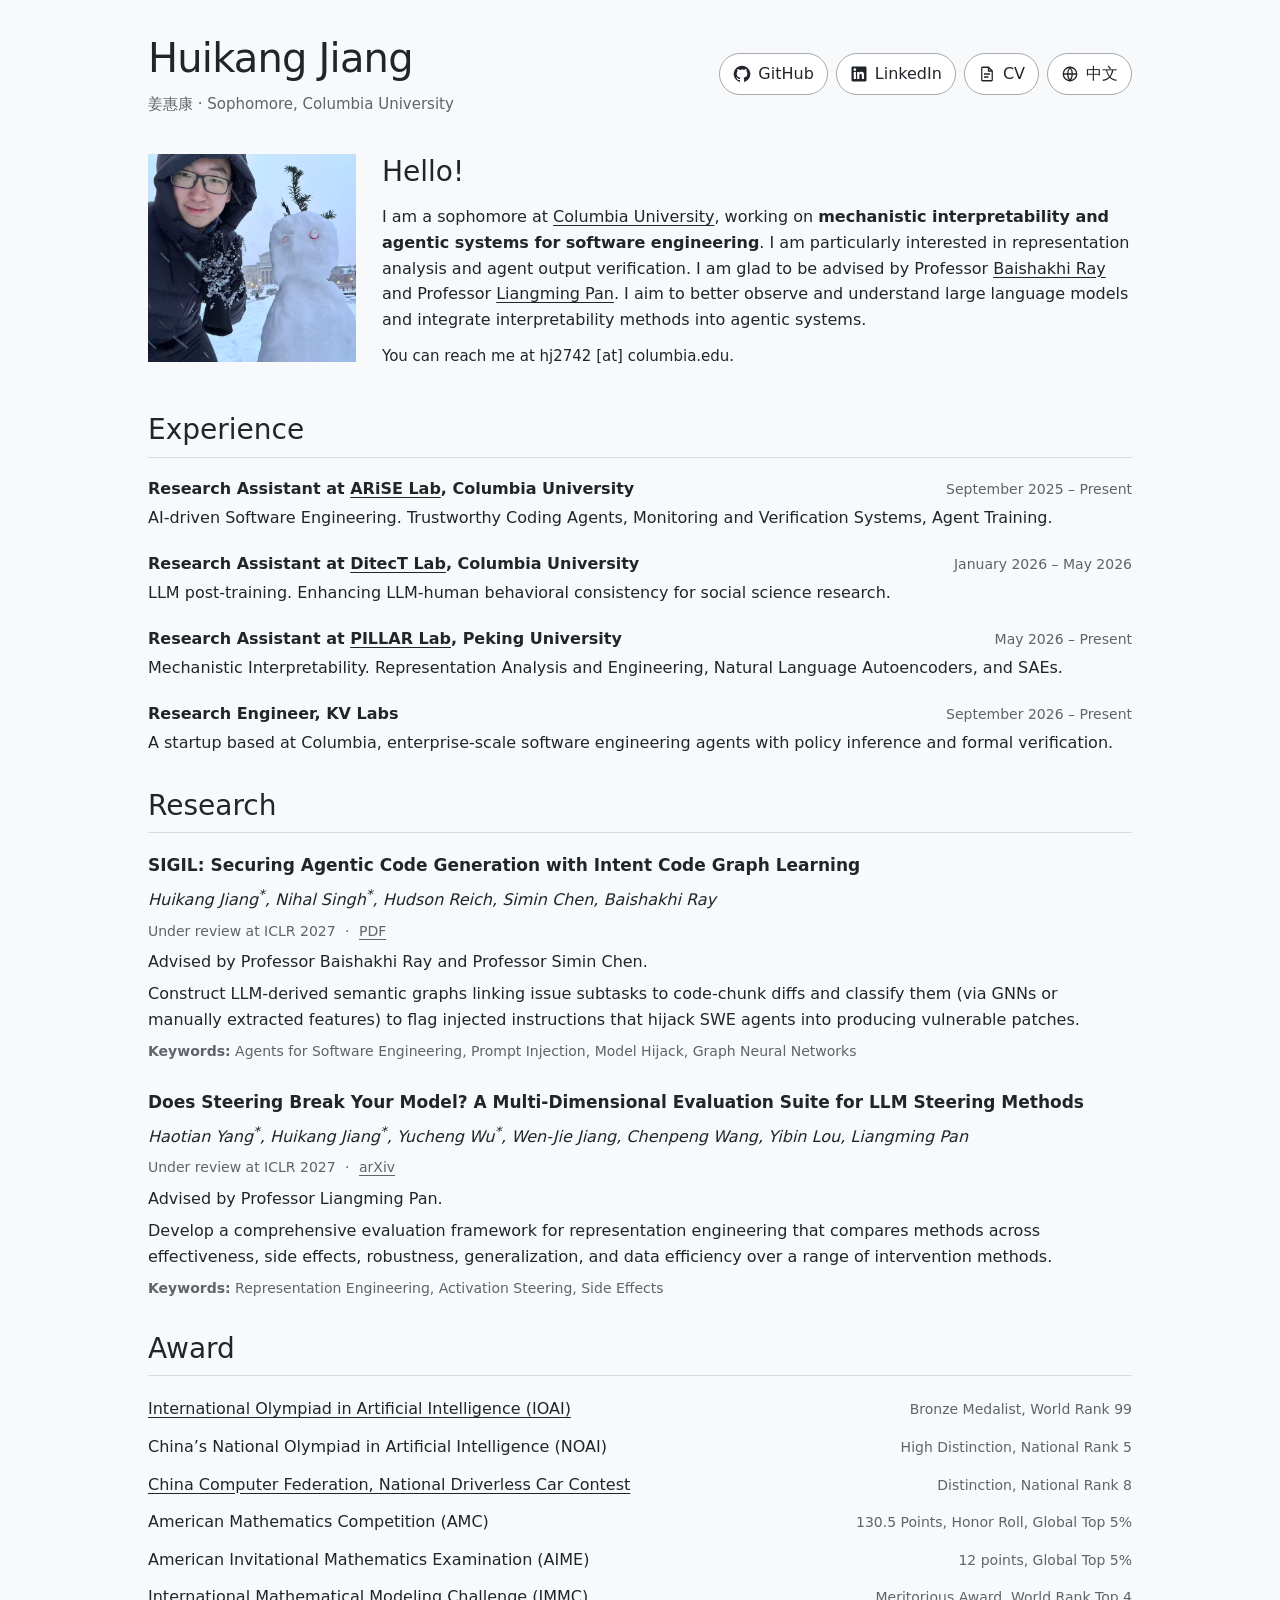
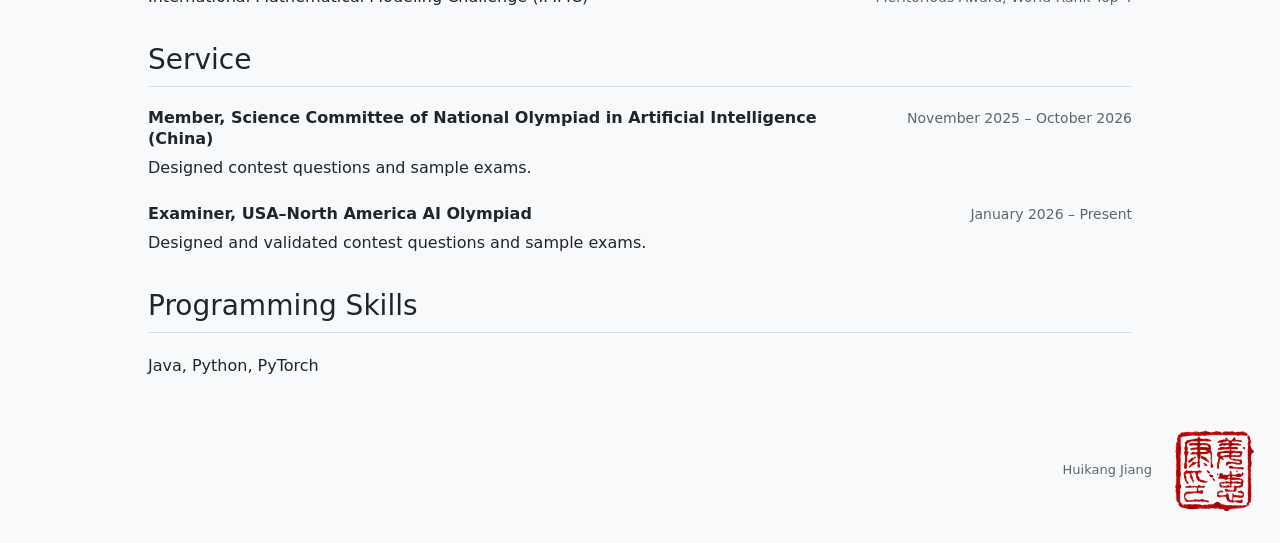
==== index.html @ a09965b4 "Remove contribution explanations and refresh CV downloads" ====
<!doctype html>
<html lang="en">
  <head>
    <meta charset="utf-8">
    <meta name="viewport" content="width=device-width, initial-scale=1">
    <meta name="color-scheme" content="light dark">
    <meta name="description" content="Huikang Jiang is a sophomore at Columbia University working on mechanistic interpretability of large language models and agentic systems for software engineering.">
    <meta name="author" content="Huikang Jiang">
    <meta property="og:title" content="Huikang Jiang | Columbia University">
    <meta property="og:description" content="Research in mechanistic interpretability, representation analysis, and trustworthy software engineering agents.">
    <meta property="og:type" content="website">
    <meta property="og:url" content="https://huikangjiang06.github.io/">
    <meta property="og:locale" content="en_US">
    <link rel="canonical" href="https://huikangjiang06.github.io/">
    <link rel="alternate" hreflang="en" href="https://huikangjiang06.github.io/">
    <link rel="alternate" hreflang="zh-Hans" href="https://huikangjiang06.github.io/zh/">
    <link rel="alternate" hreflang="x-default" href="https://huikangjiang06.github.io/">
    <link rel="stylesheet" href="styles.css?v=26df82d3c0cf">
    <title>Huikang Jiang | Columbia University</title>
  </head>
  <body>
    <a class="skip-link" href="#main">Skip to content</a>
    <div class="container">
      <header class="site-header">
        <div class="identity">
          <h1>Huikang Jiang</h1>
          <p><span lang="zh-Hans">姜惠康</span> · Sophomore, Columbia University</p>
        </div>
        <nav class="contact-links" aria-label="Contact, CV, and language">
          <a class="button" href="https://github.com/huikangjiang06">
            <svg viewBox="0 0 24 24" fill="currentColor" aria-hidden="true"><path d="M12 .9a11.1 11.1 0 0 0-3.51 21.63c.56.1.76-.24.76-.54v-2.15c-3.09.67-3.74-1.31-3.74-1.31-.51-1.28-1.24-1.62-1.24-1.62-1.01-.69.08-.68.08-.68 1.12.08 1.71 1.15 1.71 1.15.99 1.7 2.6 1.21 3.23.92.1-.72.39-1.21.71-1.49-2.47-.28-5.07-1.24-5.07-5.49 0-1.21.43-2.2 1.14-2.98-.11-.28-.49-1.41.11-2.94 0 0 .93-.3 3.05 1.14A10.6 10.6 0 0 1 12 6.16c.95 0 1.9.13 2.79.38 2.12-1.44 3.05-1.14 3.05-1.14.6 1.53.22 2.66.11 2.94.71.78 1.14 1.77 1.14 2.98 0 4.26-2.6 5.2-5.08 5.48.4.35.75 1.02.75 2.06V22c0 .3.2.65.77.54A11.1 11.1 0 0 0 12 .9Z"/></svg>
            GitHub
          </a>
          <a class="button" href="https://www.linkedin.com/in/huikang-jiang/">
            <svg viewBox="0 0 24 24" fill="currentColor" aria-hidden="true"><path d="M20.45 2H3.55C2.69 2 2 2.68 2 3.52v16.96c0 .84.69 1.52 1.55 1.52h16.9c.86 0 1.55-.68 1.55-1.52V3.52c0-.84-.69-1.52-1.55-1.52ZM7.93 18.75H4.96V9.2h2.97v9.55ZM6.45 7.9a1.72 1.72 0 1 1 0-3.44 1.72 1.72 0 0 1 0 3.44Zm12.3 10.85h-2.96V14.1c0-1.11-.02-2.54-1.55-2.54-1.55 0-1.79 1.21-1.79 2.46v4.73H9.49V9.2h2.84v1.3h.04c.4-.75 1.36-1.54 2.8-1.54 3 0 3.56 1.98 3.56 4.55v5.24Z"/></svg>
            LinkedIn
          </a>
          <a class="button" href="assets/huikang-jiang-cv-bilingual.pdf?v=5440f8d15b8f" aria-label="CV, Chinese and English PDF">
            <svg viewBox="0 0 24 24" fill="none" stroke="currentColor" stroke-width="1.7" aria-hidden="true"><path d="M14 3H6a1 1 0 0 0-1 1v16a1 1 0 0 0 1 1h12a1 1 0 0 0 1-1V8Z"/><path d="M14 3v5h5M8 12h8M8 16h6"/></svg>
            CV
          </a>
          <a class="button language-switch" href="zh/" lang="zh-Hans" hreflang="zh-Hans" aria-label="切换为中文">
            <svg viewBox="0 0 24 24" fill="none" stroke="currentColor" stroke-width="1.7" aria-hidden="true"><circle cx="12" cy="12" r="9"/><path d="M3 12h18M12 3a16 16 0 0 1 0 18 16 16 0 0 1 0-18Z"/></svg>
            中文
          </a>
        </nav>
      </header>

      <main id="main">
        <section class="introduction" aria-labelledby="hello">
          <img class="profile-photo" src="assets/profile.jpg" alt="Huikang Jiang" width="208" height="208">
          <div>
            <h2 id="hello">Hello!</h2>
            <p>I am a sophomore at <a href="https://www.columbia.edu/">Columbia University</a>, working on <strong>mechanistic interpretability and agentic systems for software engineering</strong>. I am particularly interested in representation analysis and agent output verification. I am glad to be advised by Professor <a href="https://www.rayb.info/">Baishakhi Ray</a> and Professor <a href="https://liangmingpan.bio/">Liangming Pan</a>. I aim to better observe and understand large language models and integrate interpretability methods into agentic systems.</p>
            <p class="intro-contact" id="contact">You can reach me at hj2742 [at] columbia.edu.</p>
          </div>
        </section>

        <section aria-labelledby="experience">
          <h2 id="experience">Experience</h2>
          <article class="entry">
            <div class="entry-heading">
              <h3>Research Assistant at <a href="https://www.rayb.info/ariselab">ARiSE Lab</a>, Columbia University</h3>
              <p class="date">September 2025 – Present</p>
            </div>
            <p>AI-driven Software Engineering. Trustworthy Coding Agents, Monitoring and Verification Systems, Agent Training.</p>
          </article>
          <article class="entry">
            <div class="entry-heading">
              <h3>Research Assistant at <a href="https://sharondi-columbia.wixsite.com/ditectlab/home-1">DitecT Lab</a>, Columbia University</h3>
              <p class="date">January 2026 – May 2026</p>
            </div>
            <p>LLM post-training. Enhancing LLM-human behavioral consistency for social science research.</p>
          </article>
          <article class="entry">
            <div class="entry-heading">
              <h3>Research Assistant at <a href="https://github.com/PKU-PILLAR-Group">PILLAR Lab</a>, Peking University</h3>
              <p class="date">May 2026 – Present</p>
            </div>
            <p>Mechanistic Interpretability. Representation Analysis and Engineering, Natural Language Autoencoders, and SAEs.</p>
          </article>
          <article class="entry">
            <div class="entry-heading">
              <h3>Research Engineer, KV Labs</h3>
              <p class="date">September 2026 – Present</p>
            </div>
            <p>A startup based at Columbia, enterprise-scale software engineering agents with policy inference and formal verification.</p>
          </article>
        </section>

        <section aria-labelledby="research">
          <h2 id="research">Research</h2>
          <article class="entry publication">
            <h3>SIGIL: Securing Agentic Code Generation with Intent Code Graph Learning</h3>
            <p class="publication-authors"><i>Huikang Jiang<sup>*</sup>, Nihal Singh<sup>*</sup>, Hudson Reich, Simin Chen, Baishakhi Ray</i></p>
            <p class="publication-status">Under review at ICLR 2027 <span aria-hidden="true">·</span> <a href="https://drive.google.com/file/d/1ndYui9DYmAz5rtrlXBPM-SLdvZOrEhYa/view?usp=sharing" aria-label="Read the SIGIL paper, PDF">PDF</a></p>
            <p>Advised by Professor Baishakhi Ray and Professor Simin Chen.</p>
            <p>Construct LLM-derived semantic graphs linking issue subtasks to code-chunk diffs and classify them (via GNNs or manually extracted features) to flag injected instructions that hijack SWE agents into producing vulnerable patches.</p>
            <p class="keywords"><span>Keywords:</span> Agents for Software Engineering, Prompt Injection, Model Hijack, Graph Neural Networks</p>
          </article>
          <article class="entry publication">
            <h3>Does Steering Break Your Model? A Multi-Dimensional Evaluation Suite for LLM Steering Methods</h3>
            <p class="publication-authors"><i>Haotian Yang<sup>*</sup>, Huikang Jiang<sup>*</sup>, Yucheng Wu<sup>*</sup>, Wen-Jie Jiang, Chenpeng Wang, Yibin Lou, Liangming Pan</i></p>
            <p class="publication-status">Under review at ICLR 2027 <span aria-hidden="true">·</span> <a href="https://arxiv.org/abs/2610.07722" aria-label="Read Does Steering Break Your Model on arXiv">arXiv</a></p>
            <p>Advised by Professor Liangming Pan.</p>
            <p>Develop a comprehensive evaluation framework for representation engineering that compares methods across effectiveness, side effects, robustness, generalization, and data efficiency over a range of intervention methods.</p>
            <p class="keywords"><span>Keywords:</span> Representation Engineering, Activation Steering, Side Effects</p>
          </article>
        </section>

        <section aria-labelledby="awards">
          <h2 id="awards">Award</h2>
          <ul class="awards-list">
            <li><span><a href="https://ioai-official.org/">International Olympiad in Artificial Intelligence (IOAI)</a></span><span class="award-result">Bronze Medalist, World Rank 99</span></li>
            <li><span>China’s National Olympiad in Artificial Intelligence (NOAI)</span><span class="award-result">High Distinction, National Rank 5</span></li>
            <li><span><a href="https://www.ccf.org.cn/Chapters/TC/News_/2023-07-20/810465.shtml">China Computer Federation, National Driverless Car Contest</a></span><span class="award-result">Distinction, National Rank 8</span></li>
            <li><span>American Mathematics Competition (AMC)</span><span class="award-result">130.5 Points, Honor Roll, Global Top 5%</span></li>
            <li><span>American Invitational Mathematics Examination (AIME)</span><span class="award-result">12 points, Global Top 5%</span></li>
            <li><span>International Mathematical Modeling Challenge (IMMC)</span><span class="award-result">Meritorious Award, World Rank Top 4</span></li>
          </ul>
        </section>

        <section aria-labelledby="service">
          <h2 id="service">Service</h2>
          <article class="entry">
            <div class="entry-heading service-heading">
              <h3>Member, Science Committee of National Olympiad in Artificial Intelligence (China)</h3>
              <p class="date">November 2025 – October 2026</p>
            </div>
            <p>Designed contest questions and sample exams.</p>
          </article>
          <article class="entry">
            <div class="entry-heading">
              <h3>Examiner, USA–North America AI Olympiad</h3>
              <p class="date">January 2026 – Present</p>
            </div>
            <p>Designed and validated contest questions and sample exams.</p>
          </article>
        </section>

        <section aria-labelledby="skills">
          <h2 id="skills">Programming Skills</h2>
          <p>Java, Python, PyTorch</p>
        </section>
      </main>

    </div>
    <footer id="signature">
      <p>Huikang Jiang</p>
      <img class="personal-seal" src="assets/personal-seal.png" alt="Huikang Jiang’s personal seal" width="88" height="88" loading="lazy">
    </footer>
  </body>
</html>
---- styles.css ----
:root {
  color-scheme: light dark;
  --background: #f8f9fa;
  --text: #212529;
  --muted: #5e646b;
  --border: #d9dde1;
  --button-background: #ffffff;
  --button-border: #a6aaae;
  --photo-background: #eef0f2;
}

* { box-sizing: border-box; }

html { -webkit-text-size-adjust: 100%; text-size-adjust: 100%; }

body {
  margin: 0;
  background: var(--background);
  color: var(--text);
  font-family: system-ui, -apple-system, "Segoe UI", Roboto, "Helvetica Neue", Arial, sans-serif;
  font-size: 16px;
  line-height: 1.6;
}

.container {
  width: 100%;
  max-width: 1024px;
  margin: 0 auto;
  padding: 0 20px;
}

a { color: inherit; text-decoration: underline; text-underline-offset: 3px; }
a:focus-visible { outline: 2px solid currentColor; outline-offset: 4px; border-radius: 2px; }
p { margin: 0 0 12px; }
h1, h2, h3 { margin: 0; line-height: 1.3; }
h1, h2 { font-weight: 300; }
h1 { font-size: 40px; letter-spacing: -0.8px; }
h2 { font-size: 28px; }
h3 { font-size: 16px; font-weight: 600; }

html[lang="zh-Hans"] body {
  font-family: system-ui, -apple-system, "Segoe UI", "PingFang SC", "Hiragino Sans GB", "Microsoft YaHei", "Noto Sans CJK SC", sans-serif;
}
html[lang="zh-Hans"] h1 { letter-spacing: 0.06em; }
html[lang="zh-Hans"] .introduction p { line-height: 1.85; }

.skip-link {
  position: absolute;
  left: 16px;
  top: -80px;
  padding: 10px 16px;
  background: var(--button-background);
  z-index: 1;
}
.skip-link:focus { top: 10px; }

.site-header {
  display: flex;
  align-items: center;
  justify-content: space-between;
  flex-wrap: wrap;
  gap: 20px;
  margin: 32px 0 38px;
}
.identity p { margin: 8px 0 0; color: var(--muted); font-size: 15px; }
.contact-links { display: flex; flex-wrap: wrap; gap: 8px; }
.button {
  display: inline-flex;
  align-items: center;
  justify-content: center;
  gap: 7px;
  min-height: 42px;
  padding: 6px 13px;
  border: 1px solid var(--button-border);
  border-radius: 24px;
  background: var(--button-background);
  color: var(--text);
  line-height: 1.5;
  text-decoration: none;
}
.button:hover { background: var(--text); color: var(--background); text-decoration: none; }
.button svg { flex: 0 0 18px; width: 18px; height: 18px; }

.introduction {
  display: grid;
  grid-template-columns: 208px minmax(0, 1fr);
  align-items: start;
  gap: 26px;
  margin-bottom: 30px;
}
.profile-photo {
  display: block;
  width: 208px;
  height: 208px;
  border-radius: 0;
  background: var(--photo-background);
  object-fit: cover;
}
.introduction h2 { margin: 0 0 14px; padding: 0; border: 0; }
.intro-contact { font-size: 15px; }

main > section + section { margin-top: 32px; }
section > h2 {
  margin-bottom: 20px;
  padding-bottom: 8px;
  border-bottom: 1px solid var(--border);
  scroll-margin-top: 24px;
}
.entry { margin-bottom: 22px; }
.entry:last-child { margin-bottom: 0; }
.entry p:last-child { margin-bottom: 0; }
.entry-heading {
  display: flex;
  align-items: baseline;
  justify-content: space-between;
  flex-wrap: wrap;
  gap: 3px 20px;
  margin-bottom: 5px;
}
.date {
  margin: 0;
  color: var(--muted);
  font-size: 14px;
  white-space: nowrap;
}
.entry-heading h3 { flex: 1 1 480px; }
.publication { margin-bottom: 28px; }
.publication h3 { font-size: 17px; line-height: 1.5; margin-bottom: 5px; }
.publication p { margin-bottom: 7px; }
.publication-status { color: var(--muted); font-size: 14px; }
.publication-status span { margin: 0 5px; }
.keywords { color: var(--muted); font-size: 14px; }
.keywords span { font-weight: 600; }
.awards-list { list-style: none; margin: 0; padding: 0; }
.awards-list li {
  display: flex;
  justify-content: space-between;
  align-items: baseline;
  gap: 4px 20px;
  margin-bottom: 12px;
}
.award-result { color: var(--muted); font-size: 14px; text-align: right; flex-shrink: 0; }

footer {
  display: flex;
  justify-content: flex-end;
  align-items: center;
  gap: 16px;
  margin: 48px 0 28px;
  padding: 0 24px;
  text-align: right;
  color: var(--muted);
  font-size: 13px;
}
footer p { margin: 0; }
footer span { margin: 0 5px; }
.personal-seal {
  flex: 0 0 auto;
  display: block;
  width: 88px;
  height: 88px;
  object-fit: contain;
  transform: rotate(-90deg);
}

@media (max-width: 800px) {
  .site-header { align-items: flex-start; }
  .entry-heading { display: block; }
  .date { margin-top: 4px; }
  .awards-list li { display: block; margin-bottom: 15px; }
  .award-result { display: block; text-align: left; margin-top: 2px; }
}

@media (max-width: 560px) {
  .container { padding: 0 20px; }
  .site-header { margin: 26px 0 30px; gap: 20px; }
  h1 { font-size: 36px; }
  h2 { font-size: 26px; }
  .identity p { font-size: 14px; }
  .contact-links { width: 100%; gap: 7px; }
  .language-switch { margin-left: auto; }
  .button { min-height: 44px; padding: 6px 8px; gap: 5px; font-size: 14px; }
  .button svg { flex-basis: 16px; width: 16px; height: 16px; }
  .introduction { display: block; }
  .profile-photo { float: left; width: 120px; height: 120px; margin: 3px 18px 10px 0; }
  .introduction::after { content: ""; display: block; clear: both; }
  .introduction h2 { margin-bottom: 12px; }
  .intro-contact { clear: both; padding-top: 2px; overflow-wrap: anywhere; }
  main > section + section { margin-top: 28px; }
  section > h2 { margin-bottom: 18px; }
  .publication h3 { font-size: 16px; }
  footer { margin-top: 36px; padding: 0 20px; }
  .personal-seal { width: 64px; height: 64px; }
}

@media (prefers-color-scheme: dark) {
  :root {
    --background: #1b1e1f;
    --text: #dedbd6;
    --muted: #b2b2b0;
    --border: #414547;
    --button-background: #242729;
    --button-border: #74797c;
    --photo-background: #272b2d;
  }
}

@media print {
  :root { color-scheme: light; --background: #fff; --text: #000; --muted: #444; --border: #ccc; }
  body { font-size: 11pt; }
  .container { max-width: none; padding: 0; }
  .site-header { margin-top: 0; }
  .contact-links, .profile-photo, .skip-link, footer { display: none; }
  .introduction { display: block; }
  .entry, .awards-list li { break-inside: avoid; }
  h2, h3 { break-after: avoid; }
}
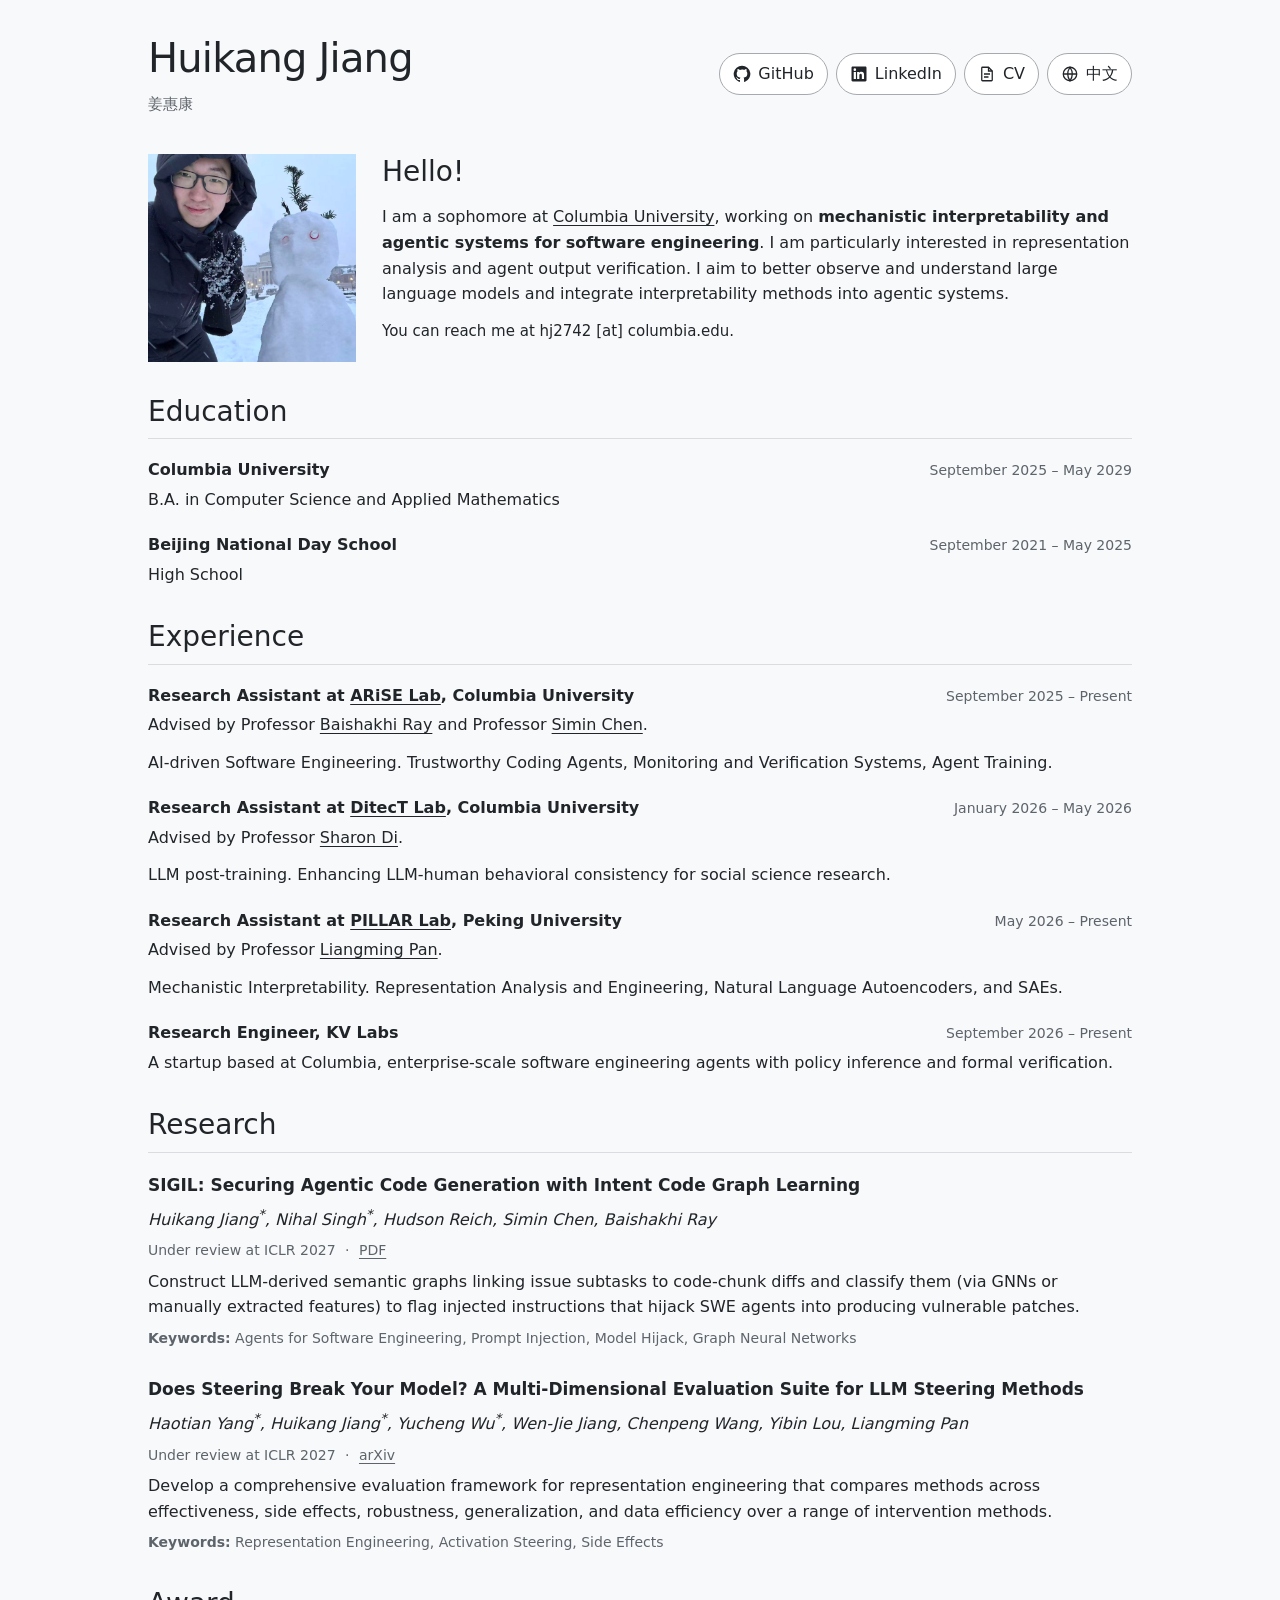
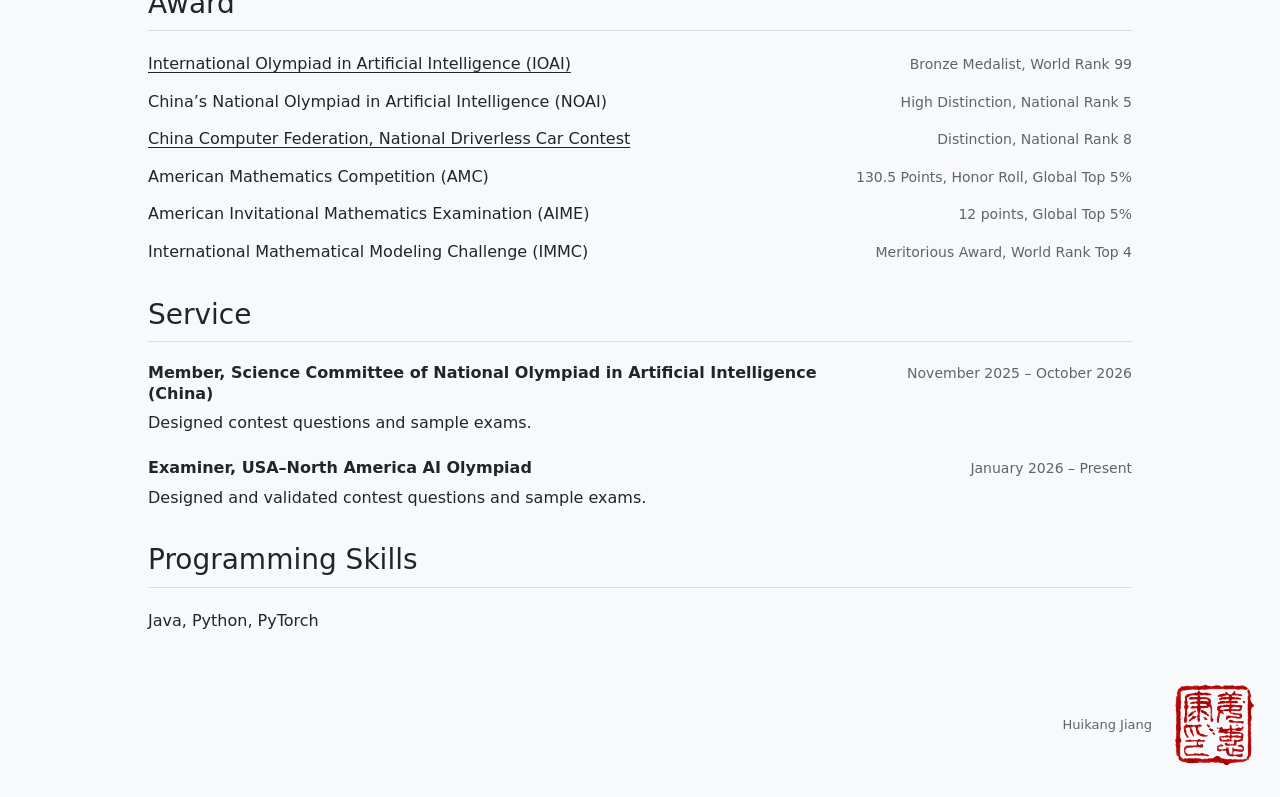
==== commit 009b6ebb: "Add education and linked lab advisors in both languages" ====
--- a/index.html
+++ b/index.html
@@ -24,7 +24,7 @@
       <header class="site-header">
         <div class="identity">
           <h1>Huikang Jiang</h1>
-          <p><span lang="zh-Hans">姜惠康</span> · Sophomore, Columbia University</p>
+          <p><span lang="zh-Hans">姜惠康</span></p>
         </div>
         <nav class="contact-links" aria-label="Contact, CV, and language">
           <a class="button" href="https://github.com/huikangjiang06">
@@ -35,7 +35,7 @@
             <svg viewBox="0 0 24 24" fill="currentColor" aria-hidden="true"><path d="M20.45 2H3.55C2.69 2 2 2.68 2 3.52v16.96c0 .84.69 1.52 1.55 1.52h16.9c.86 0 1.55-.68 1.55-1.52V3.52c0-.84-.69-1.52-1.55-1.52ZM7.93 18.75H4.96V9.2h2.97v9.55ZM6.45 7.9a1.72 1.72 0 1 1 0-3.44 1.72 1.72 0 0 1 0 3.44Zm12.3 10.85h-2.96V14.1c0-1.11-.02-2.54-1.55-2.54-1.55 0-1.79 1.21-1.79 2.46v4.73H9.49V9.2h2.84v1.3h.04c.4-.75 1.36-1.54 2.8-1.54 3 0 3.56 1.98 3.56 4.55v5.24Z"/></svg>
             LinkedIn
           </a>
-          <a class="button" href="assets/huikang-jiang-cv-bilingual.pdf?v=5440f8d15b8f" aria-label="CV, Chinese and English PDF">
+          <a class="button" href="assets/huikang-jiang-cv-bilingual.pdf?v=2de27222155d" aria-label="CV, Chinese and English PDF">
             <svg viewBox="0 0 24 24" fill="none" stroke="currentColor" stroke-width="1.7" aria-hidden="true"><path d="M14 3H6a1 1 0 0 0-1 1v16a1 1 0 0 0 1 1h12a1 1 0 0 0 1-1V8Z"/><path d="M14 3v5h5M8 12h8M8 16h6"/></svg>
             CV
           </a>
@@ -51,9 +51,27 @@
           <img class="profile-photo" src="assets/profile.jpg" alt="Huikang Jiang" width="208" height="208">
           <div>
             <h2 id="hello">Hello!</h2>
-            <p>I am a sophomore at <a href="https://www.columbia.edu/">Columbia University</a>, working on <strong>mechanistic interpretability and agentic systems for software engineering</strong>. I am particularly interested in representation analysis and agent output verification. I am glad to be advised by Professor <a href="https://www.rayb.info/">Baishakhi Ray</a> and Professor <a href="https://liangmingpan.bio/">Liangming Pan</a>. I aim to better observe and understand large language models and integrate interpretability methods into agentic systems.</p>
+            <p>I am a sophomore at <a href="https://www.columbia.edu/">Columbia University</a>, working on <strong>mechanistic interpretability and agentic systems for software engineering</strong>. I am particularly interested in representation analysis and agent output verification. I aim to better observe and understand large language models and integrate interpretability methods into agentic systems.</p>
             <p class="intro-contact" id="contact">You can reach me at hj2742 [at] columbia.edu.</p>
           </div>
+        </section>
+
+        <section aria-labelledby="education">
+          <h2 id="education">Education</h2>
+          <article class="entry">
+            <div class="entry-heading">
+              <h3>Columbia University</h3>
+              <p class="date">September 2025 – May 2029</p>
+            </div>
+            <p>B.A. in Computer Science and Applied Mathematics</p>
+          </article>
+          <article class="entry">
+            <div class="entry-heading">
+              <h3>Beijing National Day School</h3>
+              <p class="date">September 2021 – May 2025</p>
+            </div>
+            <p>High School</p>
+          </article>
         </section>
 
         <section aria-labelledby="experience">
@@ -63,6 +81,7 @@
               <h3>Research Assistant at <a href="https://www.rayb.info/ariselab">ARiSE Lab</a>, Columbia University</h3>
               <p class="date">September 2025 – Present</p>
             </div>
+            <p>Advised by Professor <a href="https://www.rayb.info/">Baishakhi Ray</a> and Professor <a href="https://siminchen.site/">Simin Chen</a>.</p>
             <p>AI-driven Software Engineering. Trustworthy Coding Agents, Monitoring and Verification Systems, Agent Training.</p>
           </article>
           <article class="entry">
@@ -70,6 +89,7 @@
               <h3>Research Assistant at <a href="https://sharondi-columbia.wixsite.com/ditectlab/home-1">DitecT Lab</a>, Columbia University</h3>
               <p class="date">January 2026 – May 2026</p>
             </div>
+            <p>Advised by Professor <a href="https://www.engineering.columbia.edu/faculty-staff/directory/sharon-di">Sharon Di</a>.</p>
             <p>LLM post-training. Enhancing LLM-human behavioral consistency for social science research.</p>
           </article>
           <article class="entry">
@@ -77,6 +97,7 @@
               <h3>Research Assistant at <a href="https://github.com/PKU-PILLAR-Group">PILLAR Lab</a>, Peking University</h3>
               <p class="date">May 2026 – Present</p>
             </div>
+            <p>Advised by Professor <a href="https://liangmingpan.bio/">Liangming Pan</a>.</p>
             <p>Mechanistic Interpretability. Representation Analysis and Engineering, Natural Language Autoencoders, and SAEs.</p>
           </article>
           <article class="entry">
@@ -94,7 +115,6 @@
             <h3>SIGIL: Securing Agentic Code Generation with Intent Code Graph Learning</h3>
             <p class="publication-authors"><i>Huikang Jiang<sup>*</sup>, Nihal Singh<sup>*</sup>, Hudson Reich, Simin Chen, Baishakhi Ray</i></p>
             <p class="publication-status">Under review at ICLR 2027 <span aria-hidden="true">·</span> <a href="https://drive.google.com/file/d/1ndYui9DYmAz5rtrlXBPM-SLdvZOrEhYa/view?usp=sharing" aria-label="Read the SIGIL paper, PDF">PDF</a></p>
-            <p>Advised by Professor Baishakhi Ray and Professor Simin Chen.</p>
             <p>Construct LLM-derived semantic graphs linking issue subtasks to code-chunk diffs and classify them (via GNNs or manually extracted features) to flag injected instructions that hijack SWE agents into producing vulnerable patches.</p>
             <p class="keywords"><span>Keywords:</span> Agents for Software Engineering, Prompt Injection, Model Hijack, Graph Neural Networks</p>
           </article>
@@ -102,7 +122,6 @@
             <h3>Does Steering Break Your Model? A Multi-Dimensional Evaluation Suite for LLM Steering Methods</h3>
             <p class="publication-authors"><i>Haotian Yang<sup>*</sup>, Huikang Jiang<sup>*</sup>, Yucheng Wu<sup>*</sup>, Wen-Jie Jiang, Chenpeng Wang, Yibin Lou, Liangming Pan</i></p>
             <p class="publication-status">Under review at ICLR 2027 <span aria-hidden="true">·</span> <a href="https://arxiv.org/abs/2610.07722" aria-label="Read Does Steering Break Your Model on arXiv">arXiv</a></p>
-            <p>Advised by Professor Liangming Pan.</p>
             <p>Develop a comprehensive evaluation framework for representation engineering that compares methods across effectiveness, side effects, robustness, generalization, and data efficiency over a range of intervention methods.</p>
             <p class="keywords"><span>Keywords:</span> Representation Engineering, Activation Steering, Side Effects</p>
           </article>
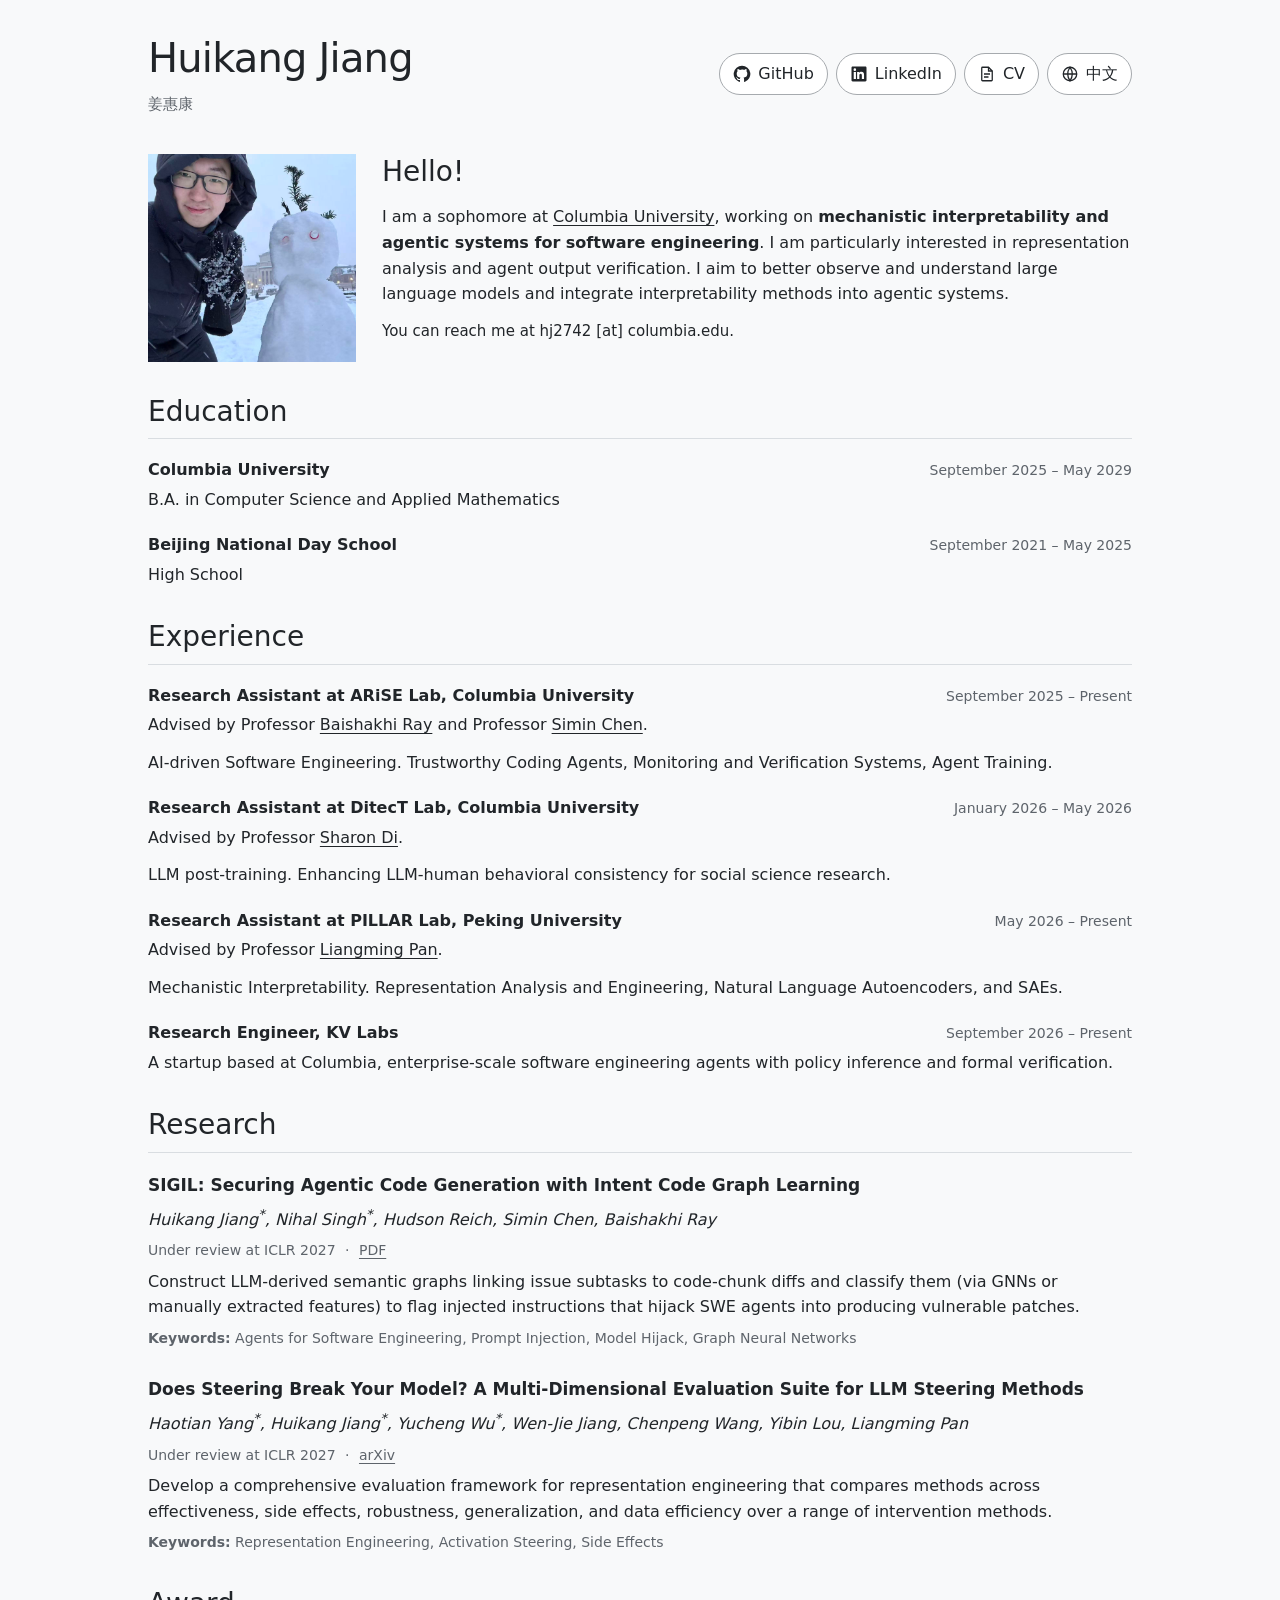
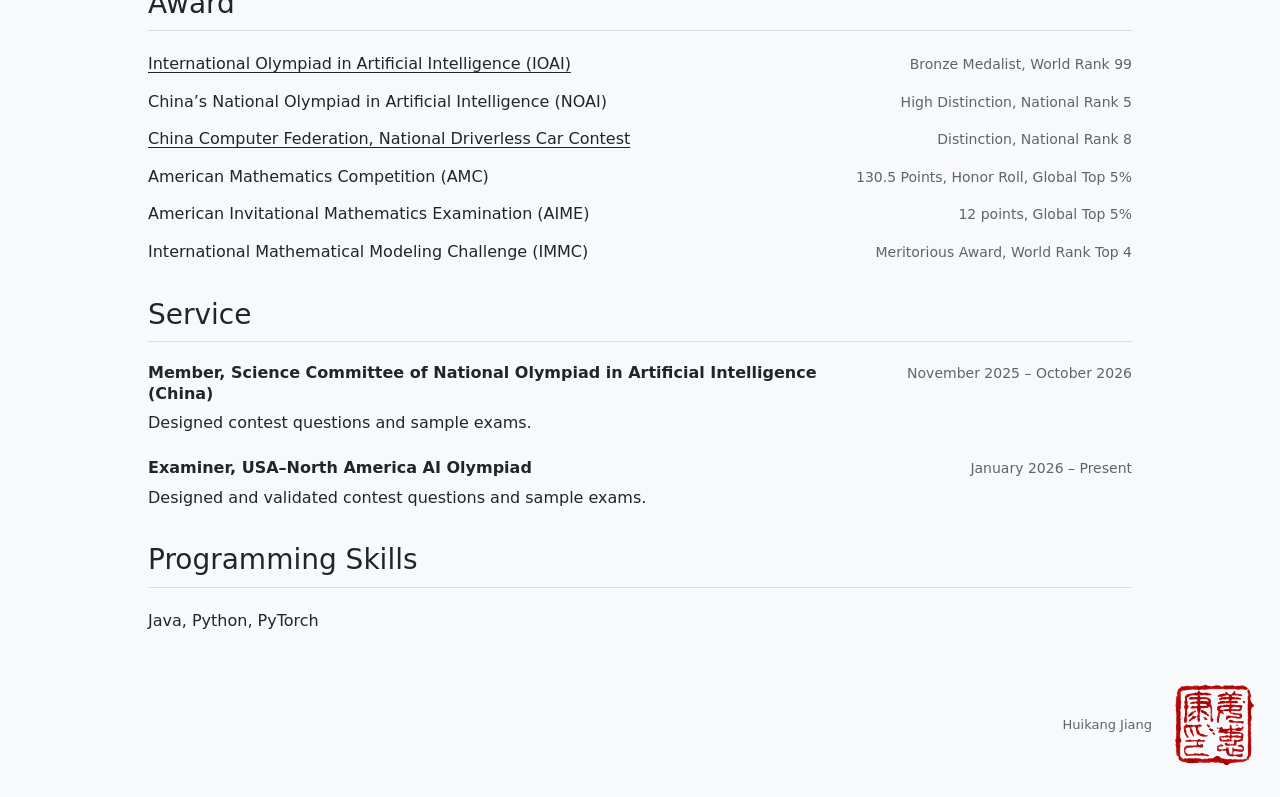
==== commit 057795ad: "Remove lab link underlines and refresh resume downloads" ====
--- a/index.html
+++ b/index.html
@@ -15,7 +15,7 @@
     <link rel="alternate" hreflang="en" href="https://huikangjiang06.github.io/">
     <link rel="alternate" hreflang="zh-Hans" href="https://huikangjiang06.github.io/zh/">
     <link rel="alternate" hreflang="x-default" href="https://huikangjiang06.github.io/">
-    <link rel="stylesheet" href="styles.css?v=26df82d3c0cf">
+    <link rel="stylesheet" href="styles.css?v=6076828acd12">
     <title>Huikang Jiang | Columbia University</title>
   </head>
   <body>
@@ -35,7 +35,7 @@
             <svg viewBox="0 0 24 24" fill="currentColor" aria-hidden="true"><path d="M20.45 2H3.55C2.69 2 2 2.68 2 3.52v16.96c0 .84.69 1.52 1.55 1.52h16.9c.86 0 1.55-.68 1.55-1.52V3.52c0-.84-.69-1.52-1.55-1.52ZM7.93 18.75H4.96V9.2h2.97v9.55ZM6.45 7.9a1.72 1.72 0 1 1 0-3.44 1.72 1.72 0 0 1 0 3.44Zm12.3 10.85h-2.96V14.1c0-1.11-.02-2.54-1.55-2.54-1.55 0-1.79 1.21-1.79 2.46v4.73H9.49V9.2h2.84v1.3h.04c.4-.75 1.36-1.54 2.8-1.54 3 0 3.56 1.98 3.56 4.55v5.24Z"/></svg>
             LinkedIn
           </a>
-          <a class="button" href="assets/huikang-jiang-cv-bilingual.pdf?v=2de27222155d" aria-label="CV, Chinese and English PDF">
+          <a class="button" href="assets/huikang-jiang-cv-bilingual.pdf?v=16bf3f5edd93" aria-label="CV, Chinese and English PDF">
             <svg viewBox="0 0 24 24" fill="none" stroke="currentColor" stroke-width="1.7" aria-hidden="true"><path d="M14 3H6a1 1 0 0 0-1 1v16a1 1 0 0 0 1 1h12a1 1 0 0 0 1-1V8Z"/><path d="M14 3v5h5M8 12h8M8 16h6"/></svg>
             CV
           </a>
@@ -78,7 +78,7 @@
           <h2 id="experience">Experience</h2>
           <article class="entry">
             <div class="entry-heading">
-              <h3>Research Assistant at <a href="https://www.rayb.info/ariselab">ARiSE Lab</a>, Columbia University</h3>
+              <h3>Research Assistant at <a class="lab-link" href="https://www.rayb.info/ariselab">ARiSE Lab</a>, Columbia University</h3>
               <p class="date">September 2025 – Present</p>
             </div>
             <p>Advised by Professor <a href="https://www.rayb.info/">Baishakhi Ray</a> and Professor <a href="https://siminchen.site/">Simin Chen</a>.</p>
@@ -86,7 +86,7 @@
           </article>
           <article class="entry">
             <div class="entry-heading">
-              <h3>Research Assistant at <a href="https://sharondi-columbia.wixsite.com/ditectlab/home-1">DitecT Lab</a>, Columbia University</h3>
+              <h3>Research Assistant at <a class="lab-link" href="https://sharondi-columbia.wixsite.com/ditectlab/home-1">DitecT Lab</a>, Columbia University</h3>
               <p class="date">January 2026 – May 2026</p>
             </div>
             <p>Advised by Professor <a href="https://www.engineering.columbia.edu/faculty-staff/directory/sharon-di">Sharon Di</a>.</p>
@@ -94,7 +94,7 @@
           </article>
           <article class="entry">
             <div class="entry-heading">
-              <h3>Research Assistant at <a href="https://github.com/PKU-PILLAR-Group">PILLAR Lab</a>, Peking University</h3>
+              <h3>Research Assistant at <a class="lab-link" href="https://github.com/PKU-PILLAR-Group">PILLAR Lab</a>, Peking University</h3>
               <p class="date">May 2026 – Present</p>
             </div>
             <p>Advised by Professor <a href="https://liangmingpan.bio/">Liangming Pan</a>.</p>
--- a/styles.css
+++ b/styles.css
@@ -30,6 +30,7 @@
 }
 
 a { color: inherit; text-decoration: underline; text-underline-offset: 3px; }
+a.lab-link { text-decoration: none; }
 a:focus-visible { outline: 2px solid currentColor; outline-offset: 4px; border-radius: 2px; }
 p { margin: 0 0 12px; }
 h1, h2, h3 { margin: 0; line-height: 1.3; }
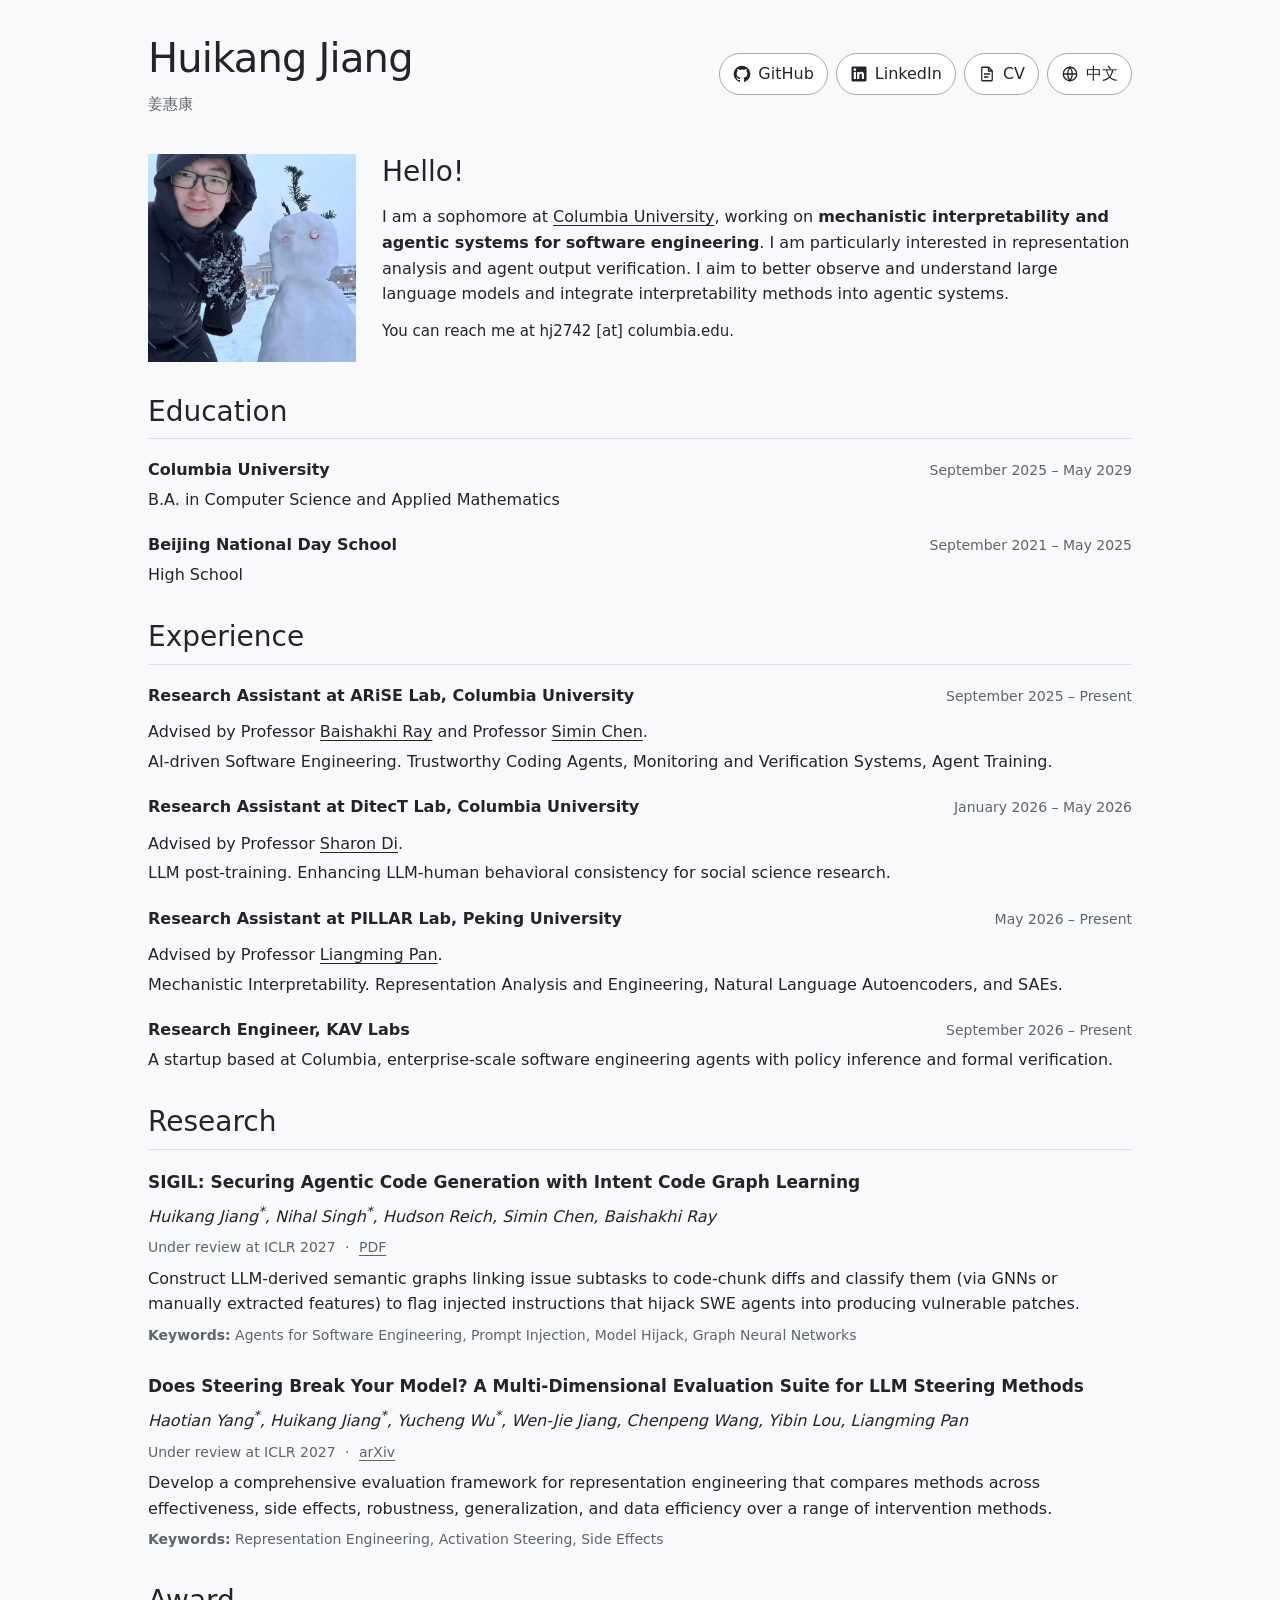
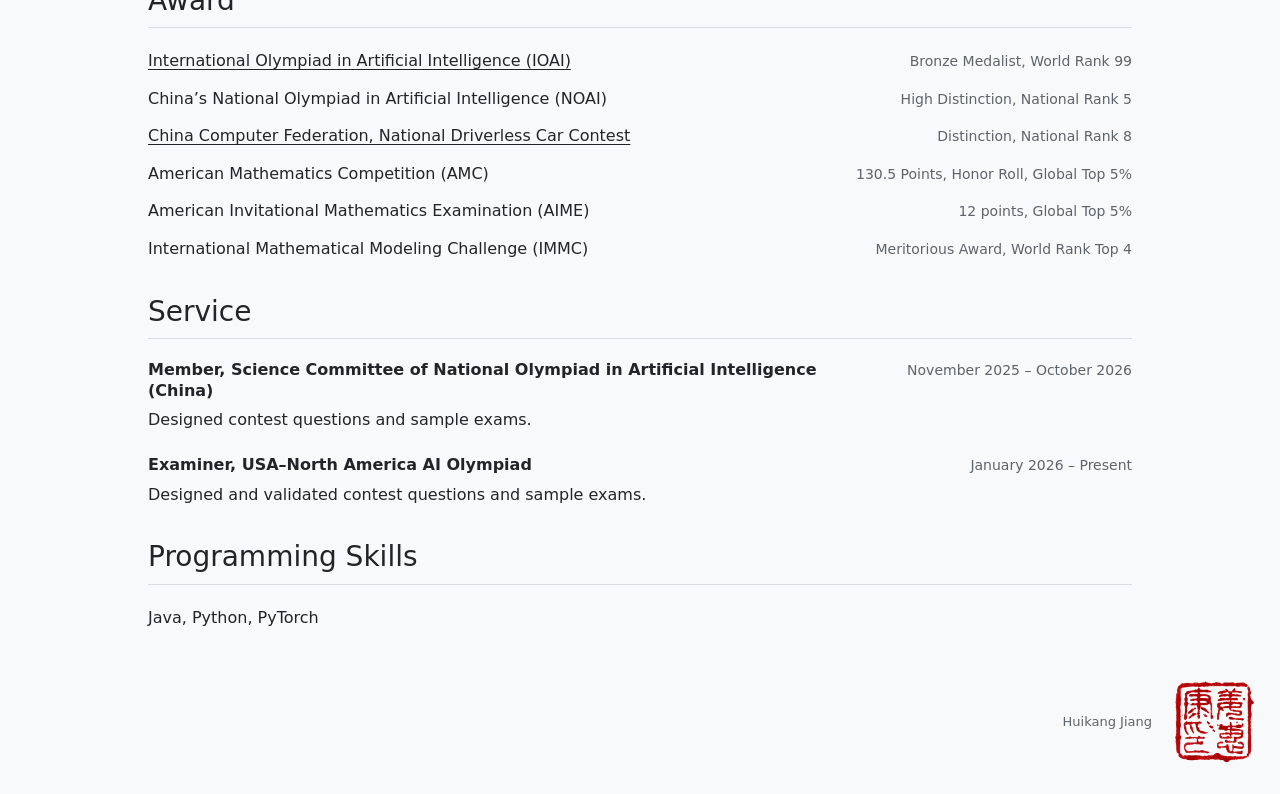
==== commit 80aeb260: "Adjust advisor spacing and update KAV Labs and Chinese research text" ====
--- a/index.html
+++ b/index.html
@@ -15,7 +15,7 @@
     <link rel="alternate" hreflang="en" href="https://huikangjiang06.github.io/">
     <link rel="alternate" hreflang="zh-Hans" href="https://huikangjiang06.github.io/zh/">
     <link rel="alternate" hreflang="x-default" href="https://huikangjiang06.github.io/">
-    <link rel="stylesheet" href="styles.css?v=6076828acd12">
+    <link rel="stylesheet" href="styles.css?v=67d8dc1de128">
     <title>Huikang Jiang | Columbia University</title>
   </head>
   <body>
@@ -35,7 +35,7 @@
             <svg viewBox="0 0 24 24" fill="currentColor" aria-hidden="true"><path d="M20.45 2H3.55C2.69 2 2 2.68 2 3.52v16.96c0 .84.69 1.52 1.55 1.52h16.9c.86 0 1.55-.68 1.55-1.52V3.52c0-.84-.69-1.52-1.55-1.52ZM7.93 18.75H4.96V9.2h2.97v9.55ZM6.45 7.9a1.72 1.72 0 1 1 0-3.44 1.72 1.72 0 0 1 0 3.44Zm12.3 10.85h-2.96V14.1c0-1.11-.02-2.54-1.55-2.54-1.55 0-1.79 1.21-1.79 2.46v4.73H9.49V9.2h2.84v1.3h.04c.4-.75 1.36-1.54 2.8-1.54 3 0 3.56 1.98 3.56 4.55v5.24Z"/></svg>
             LinkedIn
           </a>
-          <a class="button" href="assets/huikang-jiang-cv-bilingual.pdf?v=16bf3f5edd93" aria-label="CV, Chinese and English PDF">
+          <a class="button" href="assets/huikang-jiang-cv-bilingual.pdf?v=8a6e9538828e" aria-label="CV, Chinese and English PDF">
             <svg viewBox="0 0 24 24" fill="none" stroke="currentColor" stroke-width="1.7" aria-hidden="true"><path d="M14 3H6a1 1 0 0 0-1 1v16a1 1 0 0 0 1 1h12a1 1 0 0 0 1-1V8Z"/><path d="M14 3v5h5M8 12h8M8 16h6"/></svg>
             CV
           </a>
@@ -81,7 +81,7 @@
               <h3>Research Assistant at <a class="lab-link" href="https://www.rayb.info/ariselab">ARiSE Lab</a>, Columbia University</h3>
               <p class="date">September 2025 – Present</p>
             </div>
-            <p>Advised by Professor <a href="https://www.rayb.info/">Baishakhi Ray</a> and Professor <a href="https://siminchen.site/">Simin Chen</a>.</p>
+            <p class="advisor">Advised by Professor <a href="https://www.rayb.info/">Baishakhi Ray</a> and Professor <a href="https://siminchen.site/">Simin Chen</a>.</p>
             <p>AI-driven Software Engineering. Trustworthy Coding Agents, Monitoring and Verification Systems, Agent Training.</p>
           </article>
           <article class="entry">
@@ -89,7 +89,7 @@
               <h3>Research Assistant at <a class="lab-link" href="https://sharondi-columbia.wixsite.com/ditectlab/home-1">DitecT Lab</a>, Columbia University</h3>
               <p class="date">January 2026 – May 2026</p>
             </div>
-            <p>Advised by Professor <a href="https://www.engineering.columbia.edu/faculty-staff/directory/sharon-di">Sharon Di</a>.</p>
+            <p class="advisor">Advised by Professor <a href="https://www.engineering.columbia.edu/faculty-staff/directory/sharon-di">Sharon Di</a>.</p>
             <p>LLM post-training. Enhancing LLM-human behavioral consistency for social science research.</p>
           </article>
           <article class="entry">
@@ -97,12 +97,12 @@
               <h3>Research Assistant at <a class="lab-link" href="https://github.com/PKU-PILLAR-Group">PILLAR Lab</a>, Peking University</h3>
               <p class="date">May 2026 – Present</p>
             </div>
-            <p>Advised by Professor <a href="https://liangmingpan.bio/">Liangming Pan</a>.</p>
+            <p class="advisor">Advised by Professor <a href="https://liangmingpan.bio/">Liangming Pan</a>.</p>
             <p>Mechanistic Interpretability. Representation Analysis and Engineering, Natural Language Autoencoders, and SAEs.</p>
           </article>
           <article class="entry">
             <div class="entry-heading">
-              <h3>Research Engineer, KV Labs</h3>
+              <h3>Research Engineer, KAV Labs</h3>
               <p class="date">September 2026 – Present</p>
             </div>
             <p>A startup based at Columbia, enterprise-scale software engineering agents with policy inference and formal verification.</p>
--- a/styles.css
+++ b/styles.css
@@ -125,6 +125,7 @@
   white-space: nowrap;
 }
 .entry-heading h3 { flex: 1 1 480px; }
+.entry .advisor { margin-top: 12px; margin-bottom: 4px; }
 .publication { margin-bottom: 28px; }
 .publication h3 { font-size: 17px; line-height: 1.5; margin-bottom: 5px; }
 .publication p { margin-bottom: 7px; }
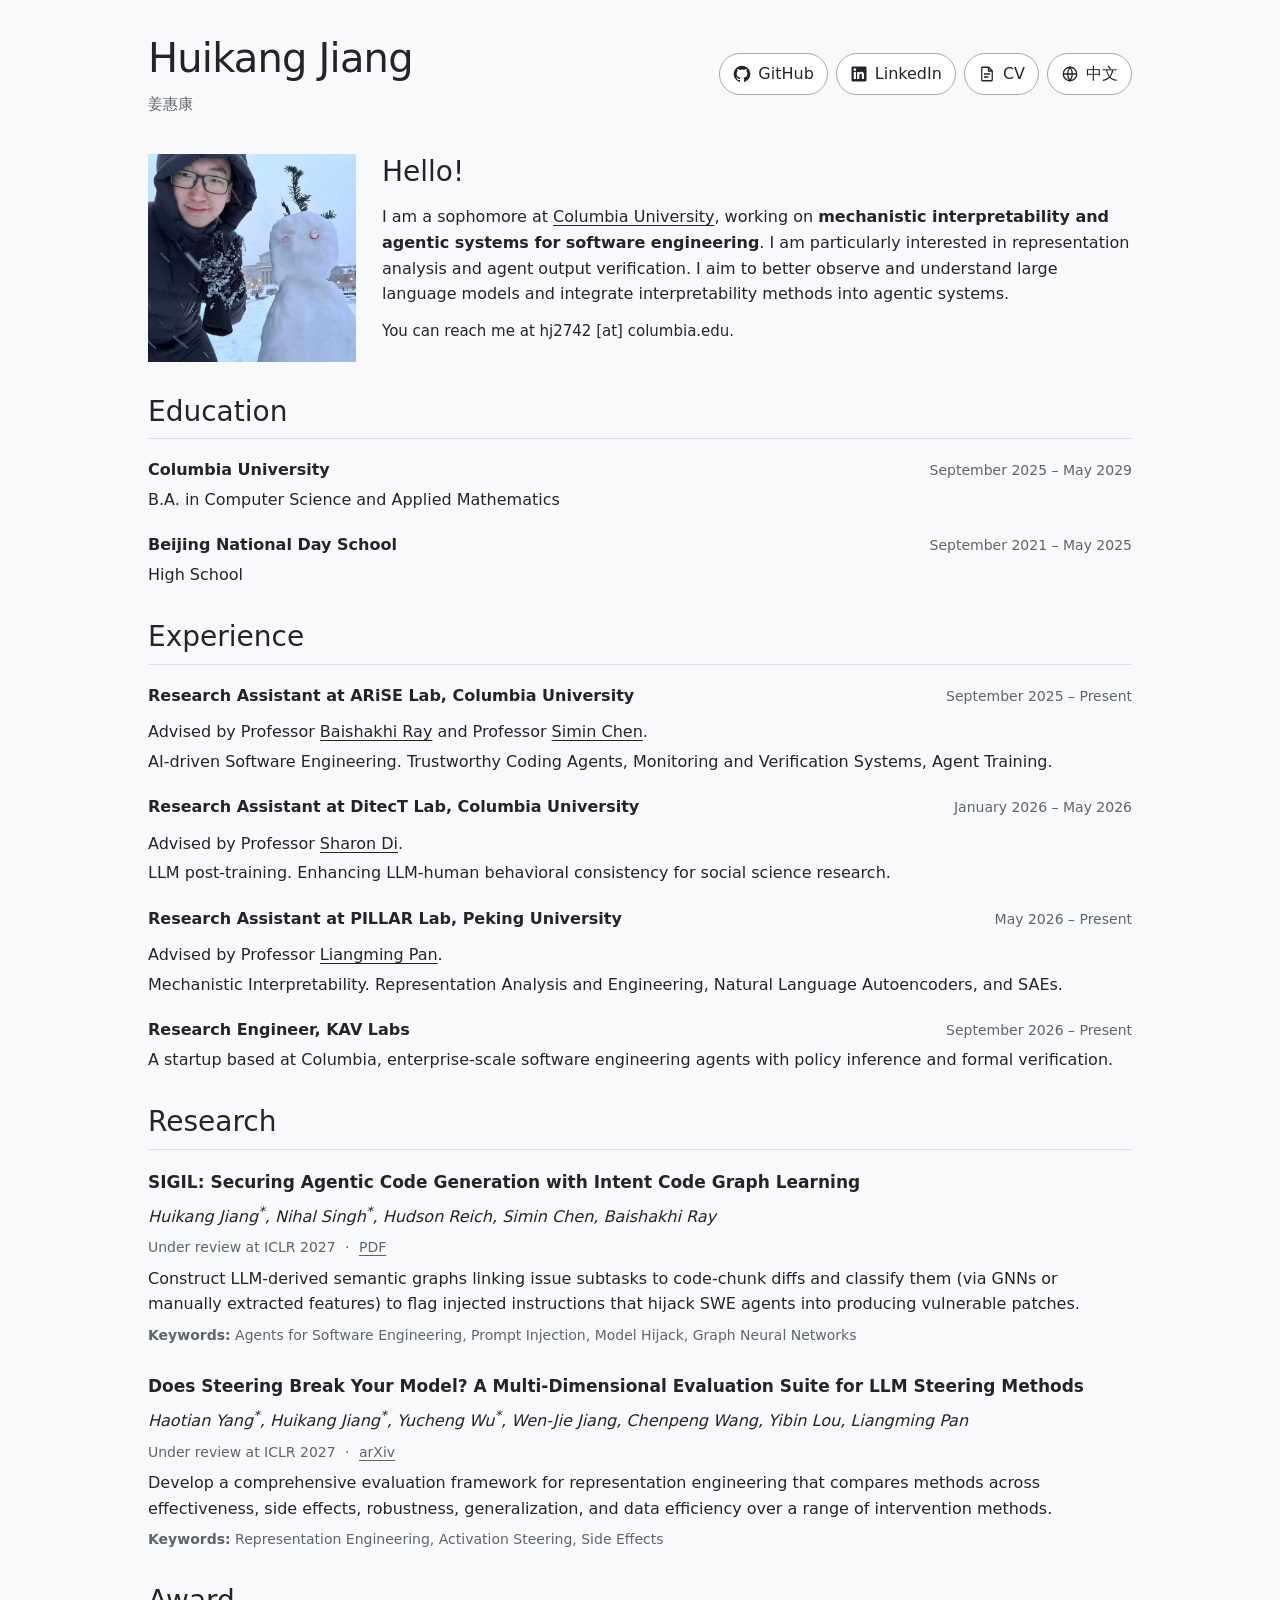
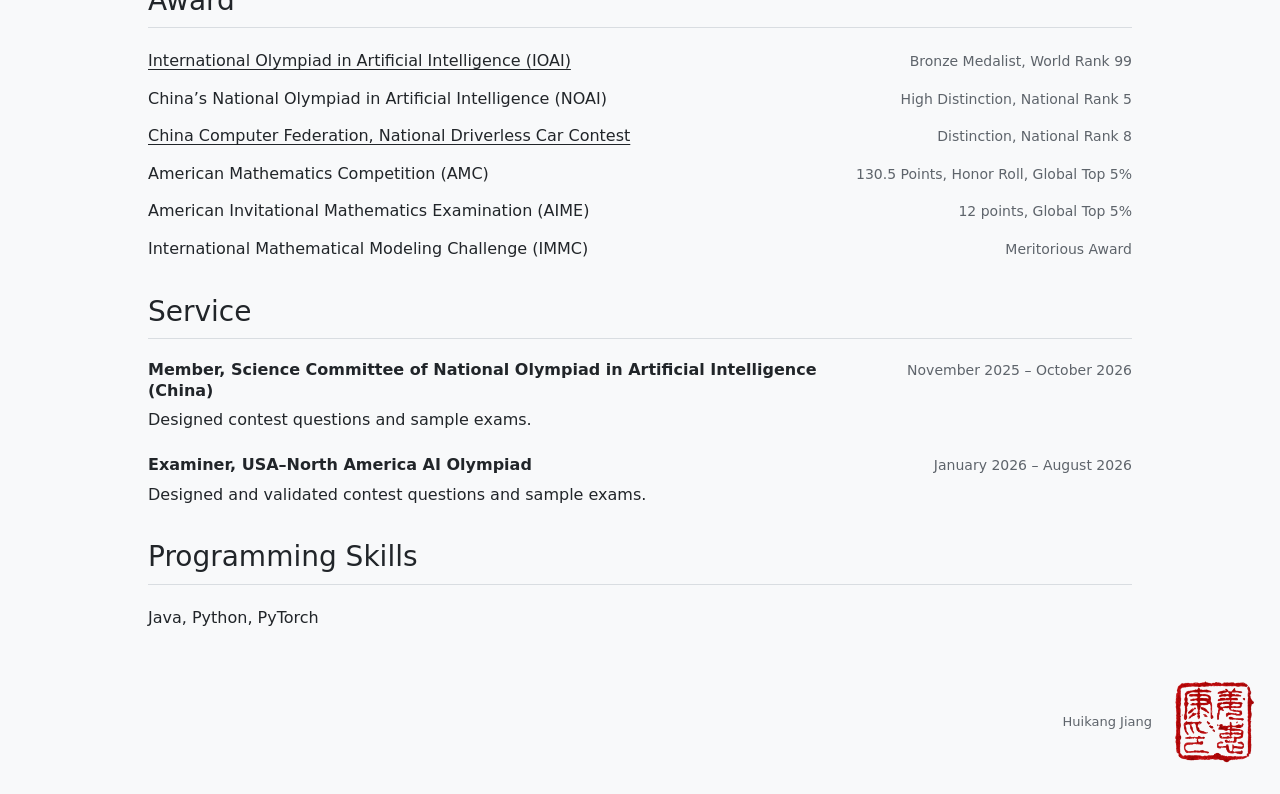
==== commit f18db6ff: "Update IMMC award and examiner dates across both languages" ====
--- a/index.html
+++ b/index.html
@@ -35,7 +35,7 @@
             <svg viewBox="0 0 24 24" fill="currentColor" aria-hidden="true"><path d="M20.45 2H3.55C2.69 2 2 2.68 2 3.52v16.96c0 .84.69 1.52 1.55 1.52h16.9c.86 0 1.55-.68 1.55-1.52V3.52c0-.84-.69-1.52-1.55-1.52ZM7.93 18.75H4.96V9.2h2.97v9.55ZM6.45 7.9a1.72 1.72 0 1 1 0-3.44 1.72 1.72 0 0 1 0 3.44Zm12.3 10.85h-2.96V14.1c0-1.11-.02-2.54-1.55-2.54-1.55 0-1.79 1.21-1.79 2.46v4.73H9.49V9.2h2.84v1.3h.04c.4-.75 1.36-1.54 2.8-1.54 3 0 3.56 1.98 3.56 4.55v5.24Z"/></svg>
             LinkedIn
           </a>
-          <a class="button" href="assets/huikang-jiang-cv-bilingual.pdf?v=8a6e9538828e" aria-label="CV, Chinese and English PDF">
+          <a class="button" href="assets/huikang-jiang-cv-bilingual.pdf?v=a3ff2bf70b7a" aria-label="CV, Chinese and English PDF">
             <svg viewBox="0 0 24 24" fill="none" stroke="currentColor" stroke-width="1.7" aria-hidden="true"><path d="M14 3H6a1 1 0 0 0-1 1v16a1 1 0 0 0 1 1h12a1 1 0 0 0 1-1V8Z"/><path d="M14 3v5h5M8 12h8M8 16h6"/></svg>
             CV
           </a>
@@ -135,7 +135,7 @@
             <li><span><a href="https://www.ccf.org.cn/Chapters/TC/News_/2023-07-20/810465.shtml">China Computer Federation, National Driverless Car Contest</a></span><span class="award-result">Distinction, National Rank 8</span></li>
             <li><span>American Mathematics Competition (AMC)</span><span class="award-result">130.5 Points, Honor Roll, Global Top 5%</span></li>
             <li><span>American Invitational Mathematics Examination (AIME)</span><span class="award-result">12 points, Global Top 5%</span></li>
-            <li><span>International Mathematical Modeling Challenge (IMMC)</span><span class="award-result">Meritorious Award, World Rank Top 4</span></li>
+            <li><span>International Mathematical Modeling Challenge (IMMC)</span><span class="award-result">Meritorious Award</span></li>
           </ul>
         </section>
 
@@ -151,7 +151,7 @@
           <article class="entry">
             <div class="entry-heading">
               <h3>Examiner, USA–North America AI Olympiad</h3>
-              <p class="date">January 2026 – Present</p>
+              <p class="date">January 2026 – August 2026</p>
             </div>
             <p>Designed and validated contest questions and sample exams.</p>
           </article>
